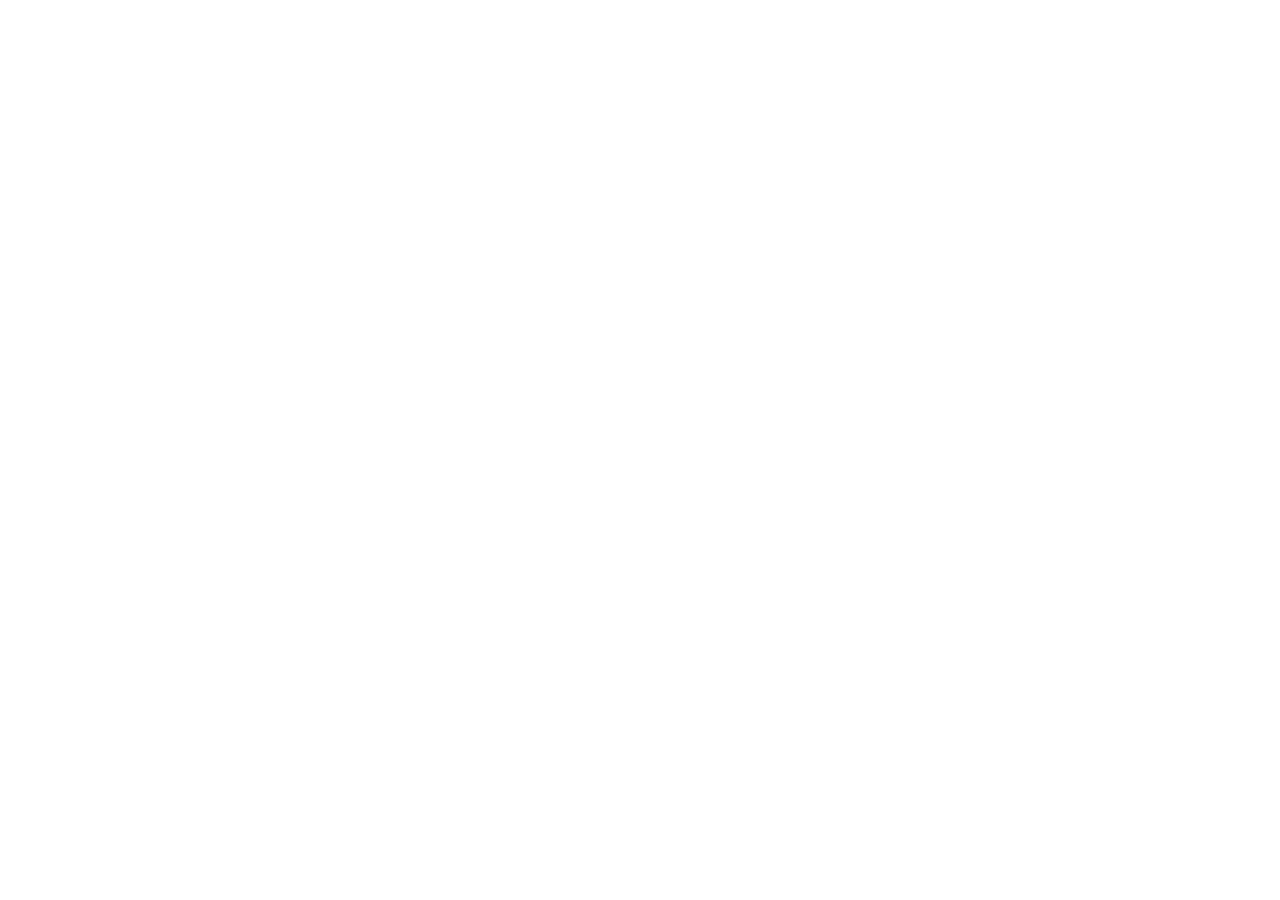
==== homeTemplate.html @ 7e6a7fb7 "adding a login templates for the server" ====
<!DOCTYPE html>
<html lang="en">
<head>
    <meta charset="UTF-8">
    <meta name="viewport" content="width=device-width, initial-scale=1.0">
    <title>login page</title>
</head>
<body>
    
</body>
</html>
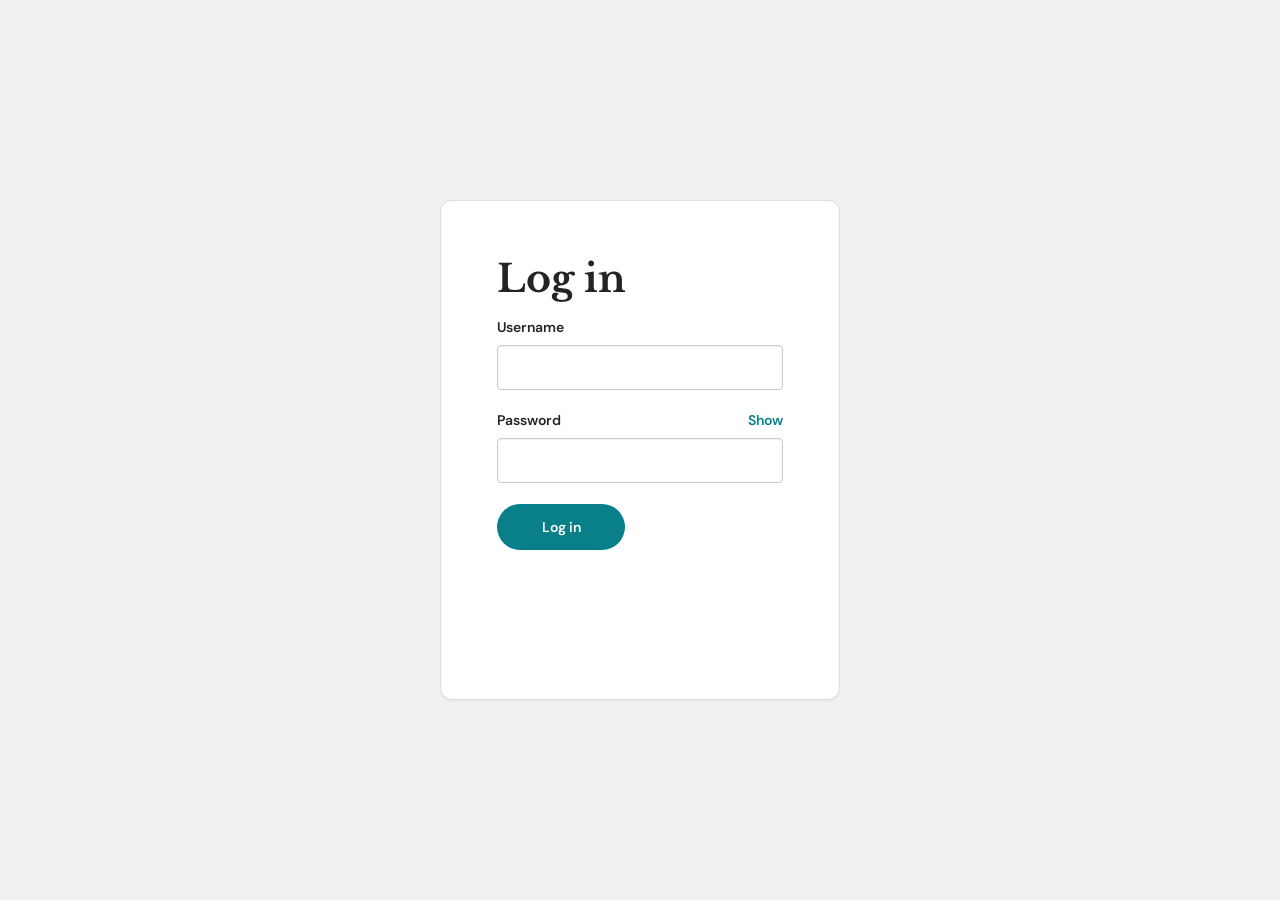
==== commit 4189f20c: "adding a new login page" ====
--- a/homeTemplate.html
+++ b/homeTemplate.html
@@ -3,9 +3,44 @@
 <head>
     <meta charset="UTF-8">
     <meta name="viewport" content="width=device-width, initial-scale=1.0">
+    <link rel="stylesheet" href="login.css">
     <title>login page</title>
 </head>
 <body>
-    
+    <main class="login">
+        <h1>Log in</h1>
+        
+        <form action="#" method="post">
+            <div class="form-field">
+                <label for="username">Username</label>
+                <input type="text" name="username" id="username" autocomplete="username">
+            </div>
+
+            <div class="form-field">
+                <div class="password-label">
+                    <label for="password">Password</label>
+                    <button class="password-toggle" type="button" aria-controls="password" aria-pressed="false">Show</button>
+                </div>
+                <input type="password" name="password" id="password" autocomplete="current-password">
+            </div>
+
+
+            <button class="submit-button" type="submit">Log in</button>
+        </form>
+
+       
+    </main>
+
+    <script>
+        const passwordInput = document.querySelector("#password");
+        const passwordToggle = document.querySelector(".password-toggle");
+
+        passwordToggle.addEventListener("click", () => {
+            const isVisible = passwordInput.type === "text";
+            passwordInput.type = isVisible ? "password" : "text";
+            passwordToggle.textContent = isVisible ? "Show" : "Hide";
+            passwordToggle.setAttribute("aria-pressed", String(!isVisible));
+        });
+    </script>
 </body>
 </html>
--- a/login.css
+++ b/login.css
@@ -0,0 +1,141 @@
+@import url('https://fonts.googleapis.com/css2?family=DM+Sans:wght@400;500;600&family=Libre+Baskerville:wght@700&display=swap');
+
+* {
+    box-sizing: border-box;
+}
+
+body {
+    display: flex;
+    justify-content: center;
+    align-items: center;
+    min-height: 100vh;
+    margin: 0;
+    padding: 24px;
+    background-color: #f1f1ef;
+    color: #242424;
+    font-family: 'DM Sans', sans-serif;
+}
+
+.login {
+    width: min(100%, 400px);
+    min-height: 500px;
+    padding: 55px 56px 48px;
+    border: 1px solid #dededb;
+    border-radius: 12px;
+    background-color: #fff;
+    box-shadow: 0 1px 3px rgb(0 0 0 / 5%);
+}
+
+.login h1 {
+    margin: 0 0 16px;
+    font-family: 'Libre Baskerville', Georgia, serif;
+    font-size: 38px;
+    font-weight: 700;
+    line-height: 1.2;
+}
+
+.account-prompt {
+    margin: 0 0 31px;
+    color: #464646;
+    font-size: 14px;
+    line-height: 1.5;
+}
+
+a,
+.password-toggle {
+    color: #087f89;
+}
+
+a {
+    text-underline-offset: 2px;
+}
+
+.login form {
+    display: flex;
+    flex-direction: column;
+}
+
+.form-field {
+    margin-bottom: 21px;
+}
+
+.form-field label {
+    display: block;
+    margin-bottom: 9px;
+    font-size: 14px;
+    font-weight: 600;
+}
+
+.form-field input {
+    width: 100%;
+    height: 45px;
+    padding: 9px 12px;
+    border: 1px solid #c8c8c5;
+    border-radius: 4px;
+    background: #fff;
+    color: inherit;
+    font: inherit;
+    box-shadow: inset 0 1px 2px rgb(0 0 0 / 6%);
+}
+
+.form-field input:focus-visible {
+    outline: 2px solid #087f89;
+    outline-offset: 2px;
+}
+
+.password-label {
+    display: flex;
+    align-items: center;
+    justify-content: space-between;
+}
+
+.password-label label {
+    margin-bottom: 9px;
+}
+
+.password-toggle {
+    margin: 0 0 9px;
+    padding: 0;
+    border: 0;
+    background: transparent;
+    font: inherit;
+    font-size: 14px;
+    font-weight: 600;
+    cursor: pointer;
+}
+
+
+
+.submit-button {
+    width: 128px;
+    min-height: 46px;
+    border: 0;
+    border-radius: 24px;
+    background: #087f89;
+    color: #fff;
+    font: inherit;
+    font-size: 14px;
+    font-weight: 600;
+    cursor: pointer;
+}
+
+.submit-button:hover {
+    background: #066c74;
+}
+
+
+
+.help-links a:last-child {
+    flex-basis: 100%;
+}
+
+@media (max-width: 480px) {
+    .login {
+        min-height: auto;
+        padding: 38px 28px;
+    }
+
+    .login h1 {
+        font-size: 34px;
+    }
+}
